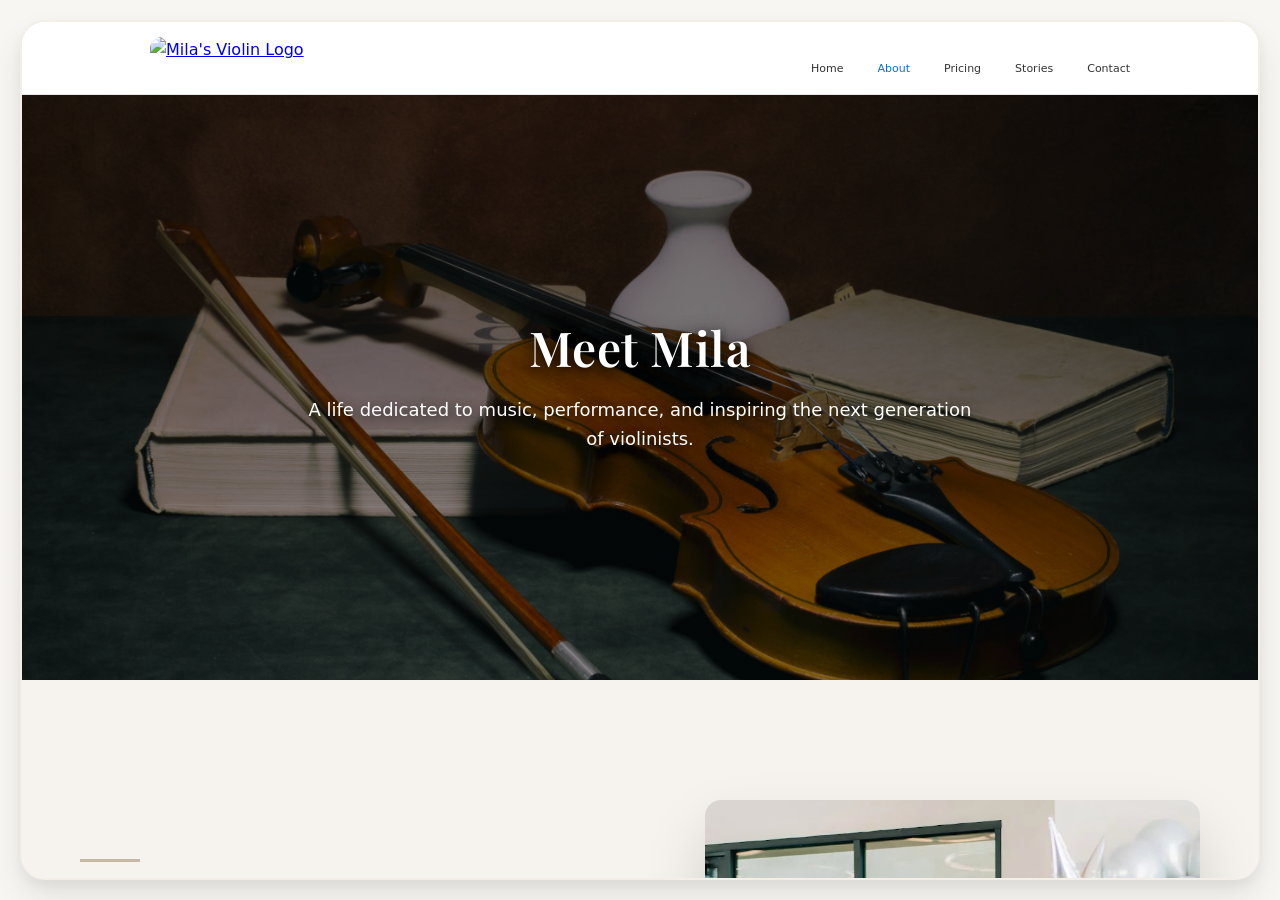
==== about.html @ 108eee9c "Enhance about page layout and styling: add "Meet Mila" section, artist bio, and gallery improvements" ====
<!DOCTYPE html>
<html lang="en">
<head>
  <meta charset="UTF-8">
  <meta name="viewport" content="width=device-width, initial-scale=1.0">
  <title>About | Mila's Violin</title>
  <link rel="icon" type="image/png" href="./img/Mila Violin-1.png">
  <link rel="shortcut icon" href="./img/Mila Violin-1.png">
  <link href="https://fonts.googleapis.com/css2?family=Playfair+Display:wght@500;600;700&family=Inter:wght@300;400;500;600&family=Cormorant+Garamond:wght@400;500&display=swap" rel="stylesheet">
  <link rel="stylesheet" href="CSS/styles.css">
  <link rel="stylesheet" href="CSS/styles-responsive.css">
</head>
<body>
  <div class="site-frame">
    <header id="header" class="site-header header"></header>

    <div class="scroll-area">
    <main>
      <section class="page-hero" style="background-image:url('./img/MilaViolin20.webp')" aria-labelledby="about-page-hero-title">
        <div class="page-hero-content">
          <h1 id="about-page-hero-title">Meet Mila</h1>
          <p>
            A life dedicated to music, performance, and inspiring the next generation of violinists.
          </p>
        </div>
      </section>

      <section class="meet-mila-section">
        <div class="meet-mila-container">
          <div class="meet-mila-text">
            <div class="section-accent-line"></div>

            <h2>Meet Mila</h2>

            <p>
              Mila is a passionate and talented violinist whose music captivates hearts and elevates every occasion. With years of dedication to her craft, Mila has mastered the art of creating unforgettable moments through her performances. Her repertoire spans classical masterpieces, contemporary hits, and personalized arrangements, making her the perfect choice for weddings, anniversaries, corporate events, and more. Mila's violin is more than an instrument—it's her voice, expressing emotion, elegance, and artistry with every note.
            </p>
          </div>

          <div class="meet-mila-photo">
            <img src="./img/MilaViolin2.png" alt="Mila violin portrait" loading="lazy">
          </div>
        </div>
      </section>

      <section class="about-bio artist-bio-section" aria-labelledby="about-bio-title">
        <div class="artist-bio-container">
          <div class="artist-bio-photo">
            <img src="./img/MilaViolin1.png" alt="Mila performance" class="about-main-photo" loading="lazy">
          </div>

          <div class="artist-bio-text">
              <h2 id="about-bio-title">Lyudmila Antonuk: A Virtuoso Violinist and Passionate Educator</h2>

              <p>
                With over 25 years of expertise spanning classical, contemporary, popular, and folk music, Lyudmila Antonuk is a masterful violinist whose artistry captivates audiences worldwide. A distinguished graduate of the Kyiv National Tchaikovsky Academy of Music, Lyudmila holds an advanced degree and has collaborated with renowned orchestras, ensembles, and artists, showcasing her versatility and musical brilliance.
              </p>

              <p>
                As an educator, Lyudmila brings 18 years of experience teaching at a prestigious music school in Kyiv, where her personalized and inspiring approach to instruction has nurtured numerous prize-winning students. Many of her protégés have gained acceptance into top-tier music institutions, a testament to her dedication to cultivating the next generation of talent.
              </p>

              <p>
                Lyudmila's performing career is equally remarkable. From intimate weddings and corporate events to grand private concerts, she delivers unforgettable musical experiences. Her repertoire effortlessly weaves together classical masterpieces with the rich traditions of Jewish, Armenian, and Ukrainian music, making her performances a blend of elegance and cultural depth.
              </p>
          </div>
        </div>
      </section>

      <section class="about-gallery">
        <div class="gallery-image">
          <img src="./img/MilaViolin3.png" alt="Mila violin performance" loading="lazy">
        </div>

        <div class="gallery-quote">
          <p>
            "Music expresses that which cannot be put into words and cannot remain silent."
          </p>
          <span>- Victor Hugo</span>
        </div>

        <div class="gallery-image">
          <img src="./img/MilaViolin6.png" alt="Violin student performance" loading="lazy">
        </div>
      </section>
    </main>

    <footer id="footer" class="site-footer"></footer>
    </div>
  </div>

  <script src="https://unpkg.com/lucide@latest"></script>
  <script src="js/script.js"></script>
  <button id="backToTop" aria-label="Back to top">↑</button>
</body>
</html>
---- CSS/styles.css ----
/* Global Styles */
* {
    box-sizing: border-box;
    margin: 0;
    padding: 0;
}

html,
body {
    height: 100%;
}

html {
    scroll-behavior: smooth;
}

body {
    margin: 0;
    height: 100vh;
    display: flex;
    justify-content: center;
    align-items: center;
    font-family: system-ui, -apple-system, BlinkMacSystemFont, sans-serif;
    line-height: 1.6;
    background: #f7f6f3;
    color: #1a1a1a;
    overflow: hidden;
}

:root {
    --frame-gap: clamp(12px, 1.6vw, 20px);
}

h1,
h2,
h3 {
    font-family: 'Playfair Display', serif;
    letter-spacing: 0.5px;
    color: #1a1a1a;
}

section {
    padding: 120px 0;
}

h2 {
    font-size: 1.6rem;
    line-height: 1.2;
    margin-bottom: 0.9rem;
}

p {
    margin-bottom: 0.8rem;
}

blockquote {
    font-family: 'Cormorant Garamond', serif;
    font-style: italic;
    font-size: 20px;
}

img {
    max-width: 100%;
    height: auto;
    border-radius: 12px;
}

/* Layout */
.site-frame,
.site-wrapper {
    width: calc(100vw - (var(--frame-gap) * 2));
    height: calc(100vh - (var(--frame-gap) * 2));
    max-width: 1440px;
    margin: var(--frame-gap) auto;
    border-radius: 25px;
    border: 2px solid #f3efe7;
    box-shadow:
        0 18px 35px rgba(0, 0, 0, 0.08),
        0 6px 12px rgba(0, 0, 0, 0.05);
    overflow: hidden;
    background: #ffffff;
    display: flex;
    flex-direction: column;
    transition: all 0.4s ease;
}

.scroll-area {
    flex: 1;
    min-height: 0;
    overflow-y: auto;
    overflow-x: hidden;
    scroll-behavior: smooth;
    scrollbar-width: none;
    -ms-overflow-style: none;
}

.scroll-area::-webkit-scrollbar {
    display: none;
}

.container {
    width: 100%;
    max-width: 1100px;
    margin: 0 auto;
    padding: 0 60px;
}

main {
    min-height: 60vh;
}

.content-section {
    padding: 120px 0;
}

.content-section:nth-of-type(even) {
    background-color: #ffffff;
}

.section {
    padding: 120px 0;
}

/* Components */
.about-highlight,
.about-grid,
.featured {
    display: grid;
    grid-template-columns: 1fr 1fr;
    gap: 80px;
    align-items: center;
}

.featured {
    position: relative;
}

.about-highlight {
    margin-top: 80px;
}

.about-intro {
    max-width: 800px;
    margin: auto;
    text-align: left;
}

.about-section,
.about-bio {
    padding: 120px 80px;
    max-width: 1200px;
    margin: auto;
    background: #faf8f5;
    border-radius: 20px;
}

.about-grid,
.bio-grid {
    display: grid;
    grid-template-columns: 1fr 1.1fr;
    gap: 80px;
    align-items: center;
}

.about-grid img,
.bio-image img {
    width: 100%;
    border-radius: 18px;
    box-shadow:
        0 20px 50px rgba(0, 0, 0, 0.12),
        0 6px 16px rgba(0, 0, 0, 0.08);
}

.about-grid h2,
.bio-text h2 {
    font-size: 36px;
    margin-bottom: 20px;
    letter-spacing: 0.4px;
}

.about-grid h2::before,
.bio-text h2::before {
    content: "";
    display: block;
    width: 50px;
    height: 3px;
    background: #d8cbb7;
    margin-bottom: 18px;
}

.about-grid p,
.bio-text p {
    font-size: 17px;
    line-height: 1.75;
    margin-bottom: 18px;
    max-width: 560px;
    color: #333;
}

.meet-mila-section {
    padding: 120px 0;
    background: #f6f3ee;
}

.meet-mila-container {
    max-width: 1200px;
    margin: auto;
    display: grid;
    grid-template-columns: 1.1fr 1fr;
    gap: 80px;
    align-items: center;
    padding: 0 40px;
}

.meet-mila-text h2 {
    font-size: 48px;
    margin-bottom: 25px;
}

.meet-mila-text p {
    font-size: 18px;
    line-height: 1.8;
    color: #444;
    max-width: 520px;
}

.section-accent-line {
    width: 60px;
    height: 3px;
    background: #c7b8a3;
    margin-bottom: 25px;
}

.meet-mila-photo img {
    width: 100%;
    border-radius: 16px;
    box-shadow: 0 30px 60px rgba(0, 0, 0, 0.15);
}

.about-artist-layout {
    display: grid;
    grid-template-columns: 1.2fr 1fr;
    gap: 60px;
    align-items: center;
    margin-top: 60px;
}

.about-artist-photo img,
.about-main-photo {
    width: 100%;
    border-radius: 16px;
    box-shadow: 0 30px 60px rgba(0, 0, 0, 0.15);
}

.about-gallery {
    display: grid;
    grid-template-columns: 1fr auto 1fr;
    align-items: center;
    gap: 50px;
    max-width: 1200px;
    margin: 40px auto 40px auto;
    padding: 0 40px;
}

.gallery-image {
    display: flex;
    justify-content: center;
}

.gallery-image img {
    width: 100%;
    max-width: 420px;
    height: 520px;
    object-fit: cover;
    border-radius: 16px;
    box-shadow: 0 30px 60px rgba(0, 0, 0, 0.15);
}

.gallery-quote {
    max-width: 260px;
    text-align: center;
    font-style: italic;
    color: #555;
}

.gallery-quote p {
    font-size: 20px;
    line-height: 1.6;
    margin-bottom: 10px;
}

.gallery-quote span {
    font-size: 14px;
    letter-spacing: 1px;
    color: #999;
}

.gallery-image img:hover {
    transform: scale(1.03);
}

.artist-bio-section {
    margin-top: 60px;
    padding-top: 60px;
    padding-bottom: 20px;
    border-top: 1px solid rgba(0, 0, 0, 0.06);
}

.artist-bio-container {
    display: grid;
    grid-template-columns: 1fr 1.2fr;
    gap: 80px;
    align-items: center;
    max-width: 1200px;
    margin: auto;
    padding: 0 40px;
}

.artist-bio-photo img {
    width: 100%;
    border-radius: 18px;
    box-shadow: 0 30px 60px rgba(0, 0, 0, 0.15);
}

.artist-bio-text h2 {
    margin-bottom: 20px;
}

.artist-bio-text p {
    line-height: 1.8;
    font-size: 18px;
    color: #444;
}

@media (max-width: 768px) {
    .about-section,
    .about-bio {
        padding: 72px 24px;
        margin: 72px 20px;
    }

    .bio-grid {
        grid-template-columns: 1fr;
        gap: 36px;
    }

    .bio-text h2 {
        font-size: 34px;
    }
}

.about-image img {
    width: 100%;
    max-height: 520px;
    border-radius: 18px;
    object-fit: cover;
}

.featured-image img {
    width: 100%;
    border-radius: 20px;
}

.featured-text p {
    font-size: 1.05rem;
}

.floating-notes {
    position: absolute;
    right: 10%;
    top: 40%;
    pointer-events: none;
    opacity: 0.15;
    font-size: 30px;
}

.floating-notes span {
    display: block;
    animation: floatNote 8s infinite ease-in-out;
}

.floating-notes span:nth-child(2) {
    animation-delay: 2s;
}

.floating-notes span:nth-child(3) {
    animation-delay: 4s;
}

@keyframes floatNote {
    0% { transform: translateY(0px); }
    50% { transform: translateY(-20px); }
    100% { transform: translateY(0px); }
}

.music-quote {
    text-align: center;
    margin: 100px auto;
    max-width: 700px;
}

.music-quote blockquote {
    font-size: 26px;
    font-family: 'Playfair Display', serif;
}

.quote-author {
    margin-top: 10px;
    opacity: 0.7;
}

.btn,
.btn-primary,
.btn-secondary {
    display: inline-block;
    text-decoration: none;
    border-radius: 0.65rem;
    font-weight: 600;
    transition: all 0.2s ease;
}

.btn {
    padding: 0.75rem 1.2rem;
    background-color: #4f46e5;
    color: #ffffff;
}

.btn:hover {
    background-color: #4338ca;
}

.btn-primary,
.btn-secondary {
    padding: 0.78rem 1.25rem;
}

.btn-primary {
    background: #111827;
    color: #ffffff;
}

.btn-primary:hover {
    background: #000000;
}

.btn-secondary {
    background: transparent;
    color: #ffffff;
    border: 1px solid #ffffff;
}

.btn-secondary:hover {
    background: rgba(255, 255, 255, 0.12);
}

.hero-buttons {
    display: flex;
    justify-content: center;
    gap: 0.75rem;
    flex-wrap: wrap;
}

.info-grid,
.pricing-grid,
.stories-grid {
    display: grid;
    gap: 1rem;
    grid-template-columns: repeat(auto-fit, minmax(250px, 1fr));
}

.stories-grid {
    grid-template-columns: repeat(auto-fit, minmax(280px, 1fr));
}

.info-card,
.pricing-card,
.story-card,
.contact-card,
.review-card {
    padding: 1.2rem;
    border: 1px solid #e5e7eb;
    border-radius: 0.85rem;
    background-color: #ffffff;
    box-shadow: 0 2px 10px rgba(15, 23, 42, 0.04);
}

.info-card h3,
.pricing-card h3,
.story-card h3 {
    font-size: 1.1rem;
    line-height: 1.3;
    margin-bottom: 0.65rem;
}

.notes-list {
    padding-left: 1.25rem;
}

.notes-list li {
    margin-bottom: 0.6rem;
}

.story-quote {
    color: #374151;
}

.story-meta {
    margin-top: 0.7rem;
    margin-bottom: 0;
    font-weight: 600;
    color: #1f2937;
}

.review-grid {
    display: grid;
    grid-template-columns: 1fr;
    gap: 1rem;
}

.review-stars {
    font-size: 1rem;
    margin-bottom: 0.65rem;
    letter-spacing: 0.08em;
}

.review-meta {
    margin-top: 0.45rem;
    margin-bottom: 0;
    color: #4b5563;
    font-weight: 500;
}

.page-banner-image {
    width: 100%;
    display: block;
    margin-bottom: 1.25rem;
}

.story-image-wrap,
.contact-welcome-image-wrap {
    display: flex;
    justify-content: center;
}

.contact-welcome-image-wrap {
    margin-bottom: 1.25rem;
}

.story-image {
    width: 100%;
    max-width: 980px;
    display: block;
}

.contact-welcome-image {
    width: 100%;
    max-width: 800px;
    display: block;
}

.gallery-grid {
    display: grid;
    grid-template-columns: repeat(3, 1fr);
    gap: 20px;
}

.gallery-grid img {
    width: 100%;
    height: 300px;
    object-fit: cover;
    transition: transform 0.35s ease;
}

.gallery-grid img:hover {
    transform: scale(1.06);
}

.contact-form-section {
    margin-top: 1rem;
}

.contact-form {
    margin-top: 1rem;
    padding: 1.2rem;
    border: 1px solid #e5e7eb;
    border-radius: 0.9rem;
    background-color: #ffffff;
    box-shadow: 0 2px 10px rgba(15, 23, 42, 0.04);
    display: grid;
    gap: 1rem;
}

.form-group {
    display: flex;
    flex-direction: column;
    gap: 0.45rem;
}

.form-group label {
    font-weight: 600;
    color: #1f2937;
}

.contact-form input,
.contact-form textarea,
.contact-form select {
    width: 100%;
    padding: 0.75rem 0.85rem;
    border-radius: 0.6rem;
    border: 1px solid #d1d5db;
    background-color: #ffffff;
    font: inherit;
    color: #111;
    outline: none;
    transition: border-color 0.2s ease, box-shadow 0.2s ease;
}

.contact-form input:focus,
.contact-form textarea:focus,
.contact-form select:focus {
    border-color: #4f46e5;
    box-shadow: 0 0 0 3px rgba(79, 70, 229, 0.15);
}

.contact-form textarea {
    resize: vertical;
    min-height: 130px;
}

.contact-form button {
    width: 100%;
    border: none;
    border-radius: 0.65rem;
    padding: 0.85rem 1rem;
    font: inherit;
    font-weight: 700;
    color: #ffffff;
    background-color: #4f46e5;
    cursor: pointer;
    transition: background-color 0.2s ease;
}

.contact-form button:hover {
    background-color: #4338ca;
}

/* Hero */
.hero {
    position: relative;
    min-height: 80vh;
    padding: 0;
    background-size: cover;
    background-position: center;
    background-repeat: no-repeat;
    color: #ffffff;
}

.hero-overlay {
    min-height: 80vh;
    width: 100%;
    display: flex;
    align-items: center;
    justify-content: center;
    background: linear-gradient(rgba(0, 0, 0, 0.45), rgba(0, 0, 0, 0.35));
}

.hero-content {
    text-align: center;
    max-width: 700px;
    color: #ffffff;
}

.hero h1 {
    font-size: 56px;
    font-family: 'Playfair Display', serif;
    line-height: 1.2;
    margin-bottom: 0.75rem;
    color: #ffffff;
}

.hero p {
    font-size: 20px;
    max-width: 650px;
    margin-left: auto;
    margin-right: auto;
}

.hero-subtitle {
    font-size: 20px;
    margin-bottom: 1rem;
    color: #f8fafc;
}

.services-section {
    position: relative;
    background-image: url('../img/MilaViolin14.webp');
    background-size: cover;
    background-position: center;
    padding: 140px 40px;
    border-radius: 25px;
    margin: 120px auto;
    max-width: 1400px;
}

.services-overlay {
    background: rgba(255, 255, 255, 0.85);
    backdrop-filter: blur(10px);
    padding: 100px 60px;
    border-radius: 20px;
}

.section-title {
    text-align: center;
}

.services-grid {
    display: grid;
    grid-template-columns: repeat(3, 1fr);
    gap: 40px;
    margin-top: 60px;
    margin-bottom: 60px;
}

.service-card {
    background: #ffffff;
    padding: 40px;
    border-radius: 16px;
    box-shadow: 0 10px 30px rgba(0, 0, 0, 0.08);
    transition: all 0.3s ease;
}

.service-card:hover {
    transform: translateY(-6px);
    box-shadow: 0 20px 40px rgba(0, 0, 0, 0.12);
}

.testimonial {
    text-align: center;
    margin-top: 40px;
}

.quote {
    font-family: 'Cormorant Garamond', serif;
    font-size: 26px;
    font-style: italic;
    margin-top: 10px;
}

.cta {
    text-align: center;
    margin-top: 60px;
    background: transparent;
    padding: 0;
}

.cta .btn-primary {
    display: inline-block;
    padding: 14px 28px;
    border-radius: 30px;
    background: #1f2937;
    color: #ffffff;
    text-decoration: none;
    font-weight: 500;
    transition: all 0.3s ease;
}

.cta .btn-primary:hover {
    transform: translateY(-2px);
    box-shadow: 0 10px 20px rgba(0, 0, 0, 0.15);
}

.parallax-section {
    position: relative;
    height: 420px;
    background-image: url('../img/MilaViolin13.webp');
    background-size: cover;
    background-position: center;
    background-attachment: fixed;
    display: flex;
    align-items: center;
    justify-content: center;
    border-radius: 25px;
    margin: 120px auto;
    max-width: 1400px;
    overflow: hidden;
}

.parallax-section::before {
    content: '';
    position: absolute;
    top: 0;
    left: 0;
    right: 0;
    bottom: 0;
    background: linear-gradient(
        to bottom,
        rgba(0, 0, 0, 0.3),
        rgba(0, 0, 0, 0.55)
    );
    z-index: 0;
}

.parallax-overlay {
    position: relative;
    z-index: 2;
    background: rgba(0, 0, 0, 0.4);
    padding: 80px 60px;
    text-align: center;
    color: #ffffff;
    border-radius: 20px;
    backdrop-filter: blur(6px);
    max-width: 700px;
}

.parallax-overlay h2 {
    font-size: 44px;
    margin-bottom: 15px;
    font-weight: 600;
    letter-spacing: 0.5px;
    color: #ffffff;
}

.parallax-overlay p {
    font-size: 18px;
    line-height: 1.6;
    opacity: 0.95;
    max-width: 600px;
    margin: auto;
    color: #f8fafc;
}

.page-hero {
    height: 65vh;
    min-height: 520px;
    max-height: 720px;
    background-size: cover;
    background-position: center;
    display: flex;
    align-items: center;
    justify-content: center;
    text-align: center;
    color: #ffffff;
    border-radius: 0;
    position: relative;
}

.page-hero::before {
    content: "";
    position: absolute;
    inset: 0;
    background: linear-gradient(
        rgba(0, 0, 0, 0.55),
        rgba(0, 0, 0, 0.45)
    );
    z-index: 1;
}

.page-hero-content {
    position: relative;
    z-index: 2;
    text-align: center;
    color: white;
    max-width: 720px;
    padding: 20px;
}

.page-hero h1 {
    font-size: 48px;
    font-weight: 600;
    color: white;
    margin-bottom: 10px;
    text-shadow:
        0 4px 20px rgba(0, 0, 0, 0.8),
        0 2px 8px rgba(0, 0, 0, 0.6);
}

.page-hero p {
    font-size: 18px;
    color: white;
    text-shadow: 0 3px 12px rgba(0, 0, 0, 0.7);
}

.hero-description {
    max-width: 700px;
    margin: 0 auto 1.5rem;
    color: #e5e7eb;
}

.hero-home {
    background-image: url("../img/MilaViolin15.webp");
}

.hero-pricing {
    background-image: url("../img/MilaViolin11.webp");
}

.hero-stories {
    background-image: url("../img/MilaViolin14.webp");
}

.hero-contact {
    background-image: url("../img/MilaViolin10.webp");
}

/* Navigation */
.site-header,
.header {
    border-bottom: 1px solid #e5e7eb;
    background: #ffffff;
    position: sticky;
    top: 0;
    z-index: 100;
}

.header-content {
    min-height: 72px;
    display: flex;
    align-items: center;
    justify-content: space-between;
    gap: 1rem;
}

.logo img {
    height: 42px;
    width: auto;
    display: block;
}

.main-nav {
    display: flex;
    gap: 34px;
    align-items: center;
    justify-content: flex-end;
    margin-left: auto;
}

.nav-item {
    display: flex;
    flex-direction: column;
    align-items: center;
    text-decoration: none;
    color: #333333;
    font-size: 12px;
    transition: color 0.2s ease;
}

.nav-item:hover {
    color: #0059b3;
}

.nav-item.active {
    color: #0071e3;
}

.nav-icon {
    width: 18px;
    height: 18px;
    margin-bottom: 3px;
}

.nav-icon i,
.nav-icon svg {
    width: 100%;
    height: 100%;
    display: block;
}

.nav-label {
    font-size: 11px;
}

/* Footer */
.site-footer {
    border-top: 1px solid #e5e7eb;
    padding: 40px 20px;
    text-align: center;
    font-size: 14px;
    color: #555;
}

.site-footer p {
    margin-bottom: 0.45rem;
}

.footer-credit {
    margin-top: 6px;
    font-size: 13px;
}

.footer-credit a {
    color: #1f2937;
    text-decoration: none;
    font-weight: 500;
}

.footer-credit a:hover {
    text-decoration: underline;
}

.social-links {
    margin-top: 10px;
}

.site-footer a {
    color: #1f2937;
    text-decoration: none;
}

.site-footer a:hover {
    text-decoration: underline;
}

#backToTop {
    position: fixed;
    bottom: 30px;
    right: 30px;
    width: 50px;
    height: 50px;
    border-radius: 50%;
    border: none;
    background: #1f2937;
    color: #ffffff;
    font-size: 22px;
    cursor: pointer;
    display: flex;
    align-items: center;
    justify-content: center;
    opacity: 0;
    visibility: hidden;
    transition: all 0.3s ease;
    box-shadow: 0 10px 20px rgba(0, 0, 0, 0.15);
    z-index: 120;
}

#backToTop:hover {
    transform: translateY(-3px);
}

#backToTop.show {
    opacity: 1;
    visibility: visible;
}
---- CSS/styles-responsive.css ----
@media (max-width: 768px) {
    .site-frame,
    .site-wrapper {
        border-radius: 18px;
    }

    section {
        padding: 72px 0;
    }

    .container {
        padding: 0 20px;
    }

    .header-content {
        min-height: auto;
        flex-direction: column;
        align-items: center;
        justify-content: center;
        padding: 1rem 0;
    }

    .main-nav {
        width: 100%;
        justify-content: center;
        flex-wrap: wrap;
        gap: 20px;
    }

    .hero,
    .hero-overlay {
        min-height: 80vh;
    }

    .hero-overlay {
        padding: 2rem 0;
    }

    .hero h1 {
        font-size: 2rem;
    }

    .hero p {
        font-size: 1rem;
    }

    .hero-subtitle {
        font-size: 1.05rem;
    }

    .hero-description {
        font-size: 0.98rem;
    }

    .hero-buttons {
        flex-direction: column;
        align-items: center;
    }

    .btn-primary,
    .btn-secondary {
        width: 100%;
        max-width: 280px;
    }

    .about-highlight,
    .about-grid,
    .featured,
    .services-grid,
    .gallery-grid,
    .review-grid,
    .info-grid,
    .pricing-grid,
    .stories-grid {
        grid-template-columns: 1fr;
    }

    .about-intro {
        max-width: 100%;
    }

    .meet-mila-container {
        grid-template-columns: 1fr;
        gap: 40px;
    }

    .meet-mila-text h2 {
        font-size: 36px;
    }

    .artist-bio-container {
        grid-template-columns: 1fr;
    }

    .artist-bio-photo {
        order: 1;
    }

    .artist-bio-text {
        order: 2;
    }

    .about-artist-layout {
        grid-template-columns: 1fr;
    }

    .about-gallery {
        grid-template-columns: 1fr;
        gap: 40px;
        text-align: center;
    }

    .gallery-image img {
        max-width: 100%;
        height: auto;
    }

    .testimonials blockquote {
        font-size: 22px;
    }

    .services-section {
        padding: 72px 20px;
        margin: 72px 20px;
        border-radius: 20px;
    }

    .services-overlay {
        padding: 48px 24px;
    }

    .quote {
        font-size: 22px;
    }

    .parallax-section {
        height: 340px;
        margin: 72px 20px;
        background-attachment: scroll;
    }

    .parallax-overlay {
        padding: 36px 24px;
    }

    .parallax-overlay h2 {
        font-size: 2rem;
    }

    .parallax-overlay p {
        font-size: 1rem;
    }

    .cta {
        text-align: center;
    }
}

@media (min-width: 769px) {
    .review-grid {
        grid-template-columns: repeat(2, minmax(0, 1fr));
    }
}

@media (min-width: 1024px) {
    .gallery-grid {
        grid-template-columns: repeat(3, 1fr);
    }

    .review-grid {
        grid-template-columns: repeat(3, minmax(0, 1fr));
    }

}
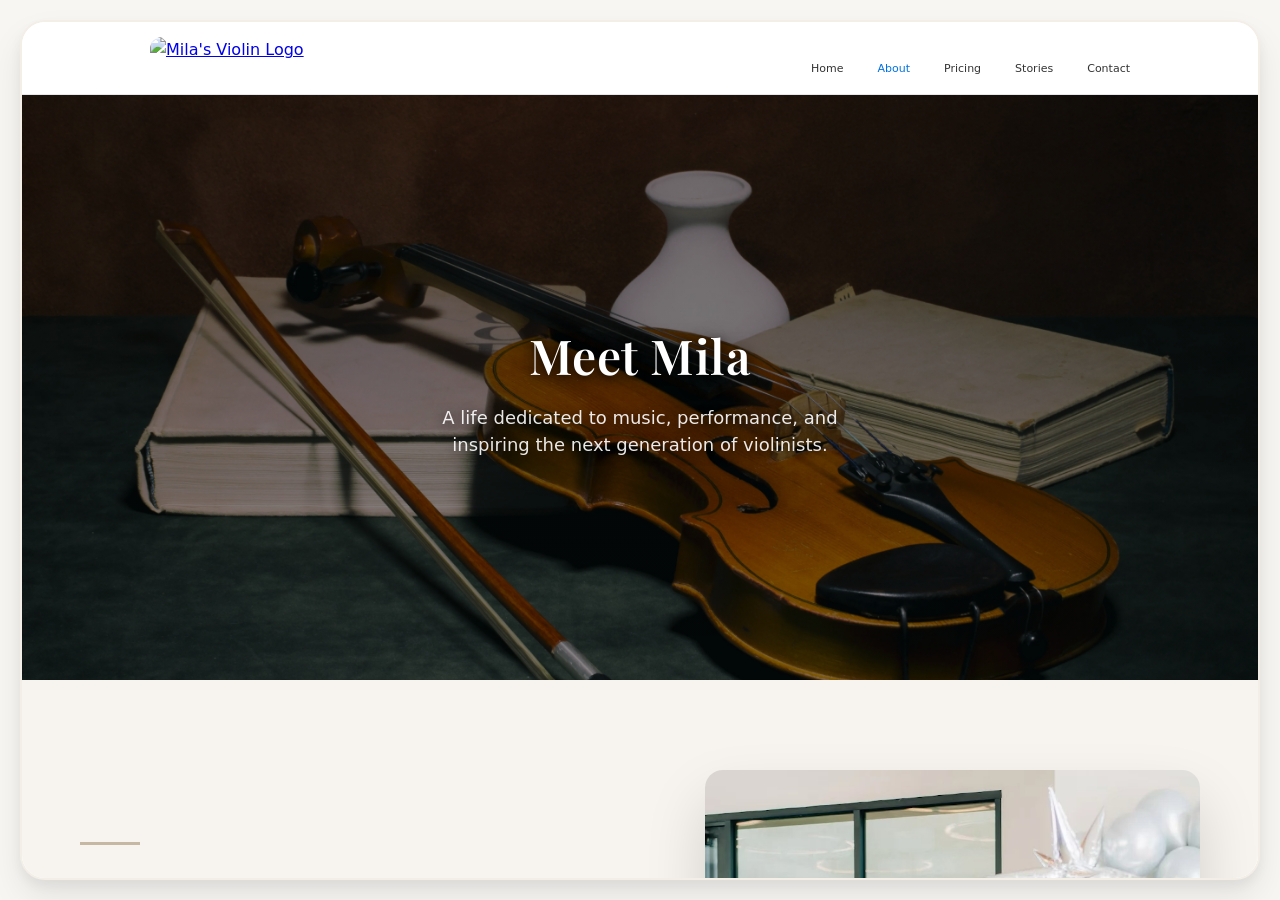
==== commit 5d57d7f6: "Enhance about page: update layout and styles for "Meet Mila" section, improve responsiveness, and re" ====
--- a/about.html
+++ b/about.html
@@ -16,8 +16,8 @@
 
     <div class="scroll-area">
     <main>
-      <section class="page-hero" style="background-image:url('./img/MilaViolin20.webp')" aria-labelledby="about-page-hero-title">
-        <div class="page-hero-content">
+      <section class="page-hero about-hero" style="background-image:url('./img/MilaViolin20.webp')" aria-labelledby="about-page-hero-title">
+        <div class="page-hero-content about-hero-content">
           <h1 id="about-page-hero-title">Meet Mila</h1>
           <p>
             A life dedicated to music, performance, and inspiring the next generation of violinists.
--- a/CSS/styles.css
+++ b/CSS/styles.css
@@ -62,6 +62,7 @@
 img {
     max-width: 100%;
     height: auto;
+    display: block;
     border-radius: 12px;
 }
 
@@ -198,8 +199,8 @@
 }
 
 .meet-mila-section {
-    padding: 120px 0;
-    background: #f6f3ee;
+    padding: 90px 0;
+    background: #f7f4ef;
 }
 
 .meet-mila-container {
@@ -214,14 +215,13 @@
 
 .meet-mila-text h2 {
     font-size: 48px;
-    margin-bottom: 25px;
+    margin-bottom: 24px;
 }
 
 .meet-mila-text p {
     font-size: 18px;
     line-height: 1.8;
     color: #444;
-    max-width: 520px;
 }
 
 .section-accent-line {
@@ -233,7 +233,7 @@
 
 .meet-mila-photo img {
     width: 100%;
-    border-radius: 16px;
+    border-radius: 18px;
     box-shadow: 0 30px 60px rgba(0, 0, 0, 0.15);
 }
 
@@ -258,7 +258,7 @@
     align-items: center;
     gap: 50px;
     max-width: 1200px;
-    margin: 40px auto 40px auto;
+    margin: 50px auto 40px auto;
     padding: 0 40px;
 }
 
@@ -270,10 +270,10 @@
 .gallery-image img {
     width: 100%;
     max-width: 420px;
-    height: 520px;
+    height: 500px;
     object-fit: cover;
-    border-radius: 16px;
-    box-shadow: 0 30px 60px rgba(0, 0, 0, 0.15);
+    border-radius: 18px;
+    box-shadow: 0 25px 50px rgba(0, 0, 0, 0.15);
 }
 
 .gallery-quote {
@@ -300,10 +300,9 @@
 }
 
 .artist-bio-section {
-    margin-top: 60px;
+    margin-top: 80px;
     padding-top: 60px;
-    padding-bottom: 20px;
-    border-top: 1px solid rgba(0, 0, 0, 0.06);
+    border-top: 1px solid rgba(0, 0, 0, 0.08);
 }
 
 .artist-bio-container {
@@ -323,13 +322,54 @@
 }
 
 .artist-bio-text h2 {
+    font-size: 36px;
     margin-bottom: 20px;
 }
 
 .artist-bio-text p {
     line-height: 1.8;
-    font-size: 18px;
+    font-size: 17px;
     color: #444;
+}
+
+.about-hero {
+    position: relative;
+    min-height: 420px;
+    display: flex;
+    align-items: center;
+    justify-content: center;
+    text-align: center;
+    color: white;
+    background-size: cover;
+    background-position: center;
+    text-wrap: balance;
+}
+
+.about-hero::before {
+    content: "";
+    position: absolute;
+    inset: 0;
+    background: rgba(0, 0, 0, 0.45);
+}
+
+.about-hero-content {
+    position: relative;
+    z-index: 2;
+    max-width: 700px;
+}
+
+.about-hero h1 {
+    font-size: 56px;
+    margin-bottom: 10px;
+    text-wrap: balance;
+}
+
+.about-hero p {
+    font-size: 20px;
+    max-width: 640px;
+    margin: 0 auto;
+    line-height: 1.5;
+    opacity: 0.9;
 }
 
 @media (max-width: 768px) {
--- a/CSS/styles-responsive.css
+++ b/CSS/styles-responsive.css
@@ -79,17 +79,15 @@
         max-width: 100%;
     }
 
-    .meet-mila-container {
+    .meet-mila-container,
+    .artist-bio-container,
+    .about-gallery {
         grid-template-columns: 1fr;
         gap: 40px;
     }
 
     .meet-mila-text h2 {
         font-size: 36px;
-    }
-
-    .artist-bio-container {
-        grid-template-columns: 1fr;
     }
 
     .artist-bio-photo {
@@ -105,8 +103,6 @@
     }
 
     .about-gallery {
-        grid-template-columns: 1fr;
-        gap: 40px;
         text-align: center;
     }
 
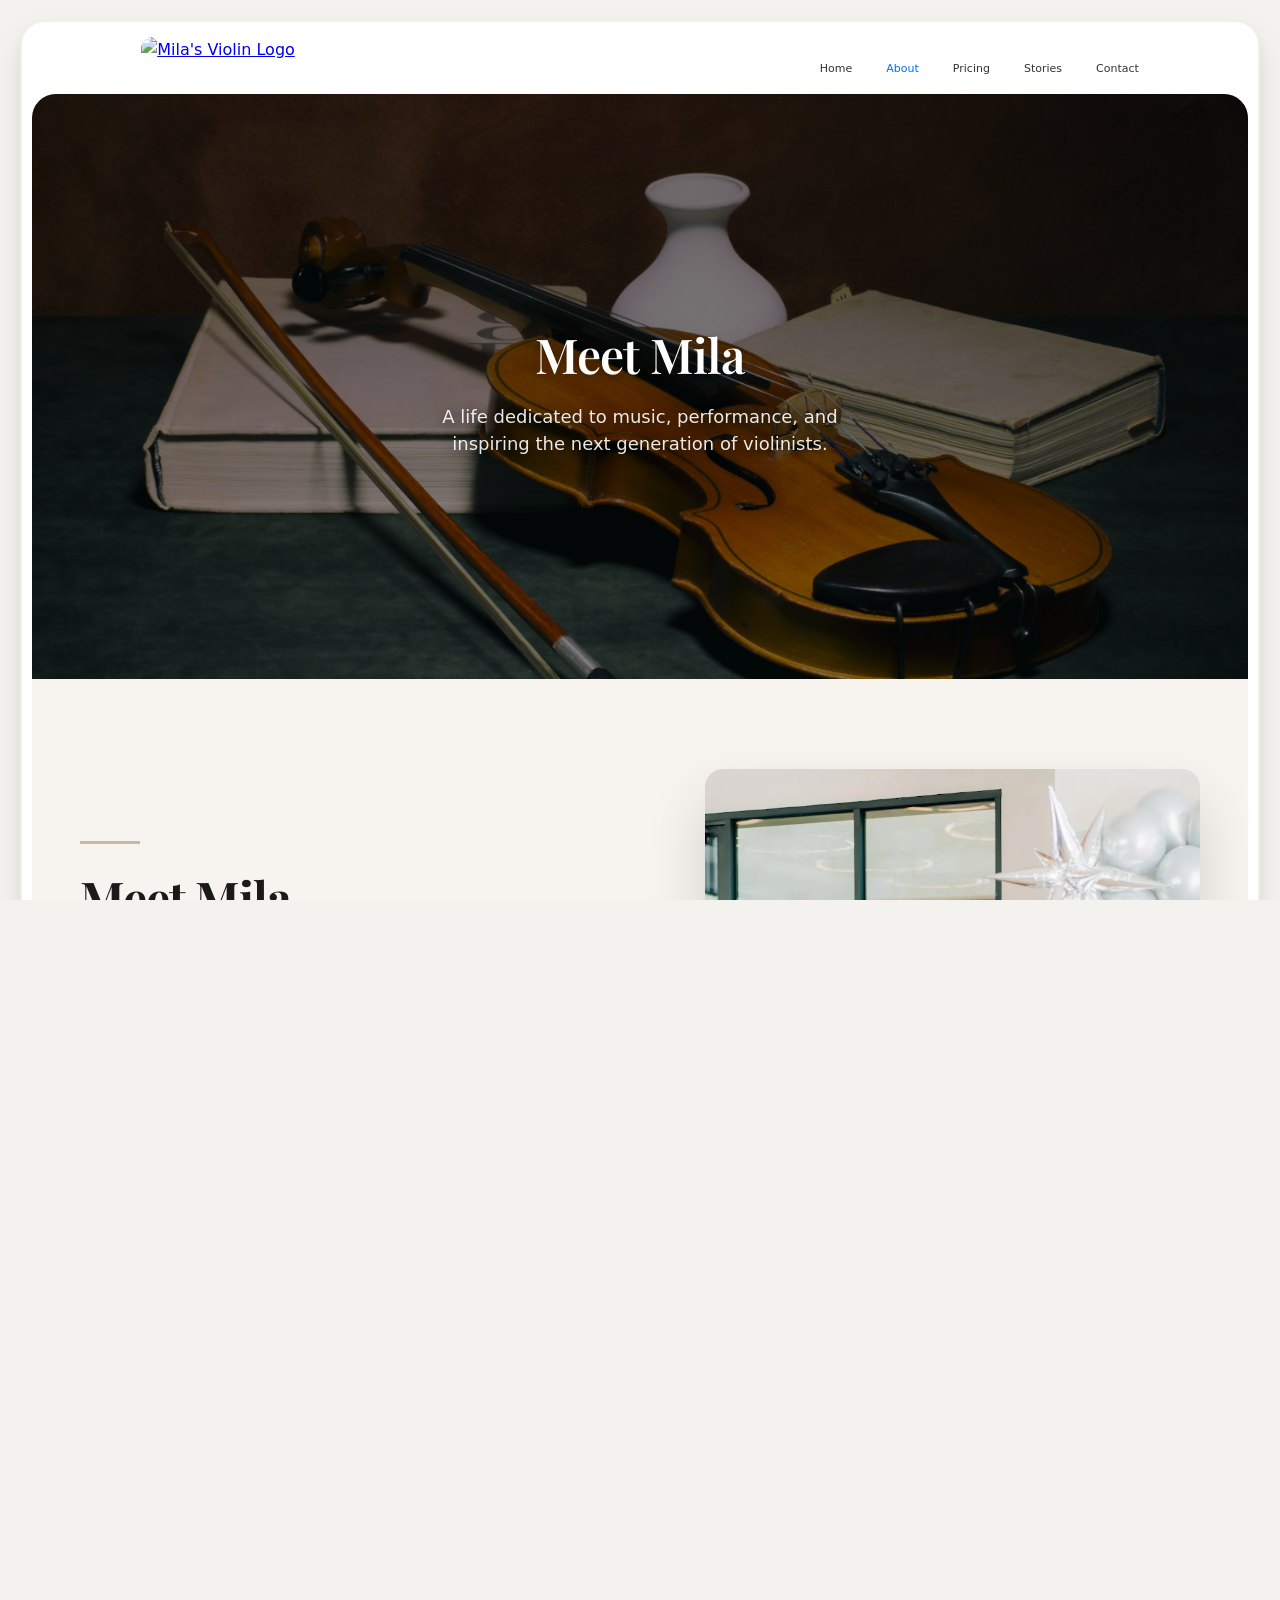
==== commit c56805dc: "mobile pass" ====
--- a/about.html
+++ b/about.html
@@ -1,91 +1,115 @@
 <!DOCTYPE html>
 <html lang="en">
+
 <head>
   <meta charset="UTF-8">
   <meta name="viewport" content="width=device-width, initial-scale=1.0">
   <title>About | Mila's Violin</title>
   <link rel="icon" type="image/png" href="./img/Mila Violin-1.png">
   <link rel="shortcut icon" href="./img/Mila Violin-1.png">
-  <link href="https://fonts.googleapis.com/css2?family=Playfair+Display:wght@500;600;700&family=Inter:wght@300;400;500;600&family=Cormorant+Garamond:wght@400;500&display=swap" rel="stylesheet">
+  <link
+    href="https://fonts.googleapis.com/css2?family=Playfair+Display:wght@500;600;700&family=Inter:wght@300;400;500;600&family=Cormorant+Garamond:wght@400;500&display=swap"
+    rel="stylesheet">
   <link rel="stylesheet" href="CSS/styles.css">
   <link rel="stylesheet" href="CSS/styles-responsive.css">
 </head>
+
 <body>
   <div class="site-frame">
     <header id="header" class="site-header header"></header>
 
     <div class="scroll-area">
-    <main>
-      <section class="page-hero about-hero" style="background-image:url('./img/MilaViolin20.webp')" aria-labelledby="about-page-hero-title">
-        <div class="page-hero-content about-hero-content">
-          <h1 id="about-page-hero-title">Meet Mila</h1>
-          <p>
-            A life dedicated to music, performance, and inspiring the next generation of violinists.
-          </p>
-        </div>
-      </section>
-
-      <section class="meet-mila-section">
-        <div class="meet-mila-container">
-          <div class="meet-mila-text">
-            <div class="section-accent-line"></div>
-
-            <h2>Meet Mila</h2>
-
+      <main>
+        <section class="page-hero about-hero" style="background-image:url('./img/MilaViolin20.webp')"
+          aria-labelledby="about-page-hero-title">
+          <div class="page-hero-content about-hero-content">
+            <h1 id="about-page-hero-title">Meet Mila</h1>
             <p>
-              Mila is a passionate and talented violinist whose music captivates hearts and elevates every occasion. With years of dedication to her craft, Mila has mastered the art of creating unforgettable moments through her performances. Her repertoire spans classical masterpieces, contemporary hits, and personalized arrangements, making her the perfect choice for weddings, anniversaries, corporate events, and more. Mila's violin is more than an instrument—it's her voice, expressing emotion, elegance, and artistry with every note.
+              A life dedicated to music, performance, and inspiring the next generation of violinists.
             </p>
           </div>
+        </section>
 
-          <div class="meet-mila-photo">
-            <img src="./img/MilaViolin2.png" alt="Mila violin portrait" loading="lazy">
+        <section class="meet-mila-section">
+          <div class="meet-mila-container">
+            <div class="meet-mila-text">
+              <div class="section-accent-line"></div>
+
+              <h2>Meet Mila</h2>
+
+              <p>
+                Mila is a passionate and talented violinist whose music captivates hearts and elevates every occasion.
+                With years of dedication to her craft, Mila has mastered the art of creating unforgettable moments
+                through her performances. Her repertoire spans classical masterpieces, contemporary hits, and
+                personalized arrangements, making her the perfect choice for weddings, anniversaries, corporate events,
+                and more. Mila's violin is more than an instrument—it's her voice, expressing emotion, elegance, and
+                artistry with every note.
+              </p>
+            </div>
+
+            <div class="meet-mila-photo">
+              <img src="./img/MilaViolin2.png" alt="Mila violin portrait" loading="lazy">
+            </div>
           </div>
-        </div>
-      </section>
+        </section>
 
-      <section class="about-bio artist-bio-section" aria-labelledby="about-bio-title">
-        <div class="artist-bio-container">
-          <div class="artist-bio-photo">
-            <img src="./img/MilaViolin1.png" alt="Mila performance" class="about-main-photo" loading="lazy">
-          </div>
+        <section class="about-bio artist-bio-section" aria-labelledby="about-bio-title">
+          <div class="artist-bio-container">
+            <div class="artist-bio-photo">
+              <img src="./img/MilaViolin1.png" alt="Mila performance" class="about-main-photo" loading="lazy">
+            </div>
 
-          <div class="artist-bio-text">
+            <div class="artist-bio-intro">
               <h2 id="about-bio-title">Lyudmila Antonuk: A Virtuoso Violinist and Passionate Educator</h2>
 
               <p>
-                With over 25 years of expertise spanning classical, contemporary, popular, and folk music, Lyudmila Antonuk is a masterful violinist whose artistry captivates audiences worldwide. A distinguished graduate of the Kyiv National Tchaikovsky Academy of Music, Lyudmila holds an advanced degree and has collaborated with renowned orchestras, ensembles, and artists, showcasing her versatility and musical brilliance.
+                With over 25 years of expertise spanning classical, contemporary, popular, and folk music, Lyudmila
+                Antonuk is a masterful violinist whose artistry captivates audiences worldwide. A distinguished graduate
+                of the Kyiv National Tchaikovsky Academy of Music, Lyudmila holds an advanced degree and has
+                collaborated with renowned orchestras, ensembles, and artists, showcasing her versatility and musical
+                brilliance.
+              </p>
+            </div>
+
+            <div class="artist-bio-rest">
+
+              <p>
+                As an educator, Lyudmila brings 18 years of experience teaching at a prestigious music school in Kyiv,
+                where her personalized and inspiring approach to instruction has nurtured numerous prize-winning
+                students. Many of her protégés have gained acceptance into top-tier music institutions, a testament to
+                her dedication to cultivating the next generation of talent.
               </p>
 
               <p>
-                As an educator, Lyudmila brings 18 years of experience teaching at a prestigious music school in Kyiv, where her personalized and inspiring approach to instruction has nurtured numerous prize-winning students. Many of her protégés have gained acceptance into top-tier music institutions, a testament to her dedication to cultivating the next generation of talent.
+                Lyudmila's performing career is equally remarkable. From intimate weddings and corporate events to grand
+                private concerts, she delivers unforgettable musical experiences. Her repertoire effortlessly weaves
+                together classical masterpieces with the rich traditions of Jewish, Armenian, and Ukrainian music,
+                making her performances a blend of elegance and cultural depth.
               </p>
+            </div>
+          </div>
+        </section>
 
-              <p>
-                Lyudmila's performing career is equally remarkable. From intimate weddings and corporate events to grand private concerts, she delivers unforgettable musical experiences. Her repertoire effortlessly weaves together classical masterpieces with the rich traditions of Jewish, Armenian, and Ukrainian music, making her performances a blend of elegance and cultural depth.
-              </p>
+        <section class="about-gallery">
+          <div class="gallery-image">
+            <img src="./img/MilaViolin3.png" alt="Mila violin performance" loading="lazy"
+              style="object-fit: contain; object-position: center;">
           </div>
-        </div>
-      </section>
 
-      <section class="about-gallery">
-        <div class="gallery-image">
-          <img src="./img/MilaViolin3.png" alt="Mila violin performance" loading="lazy">
-        </div>
+          <div class="gallery-quote">
+            <p>
+              "Music expresses that which cannot be put into words and cannot remain silent."
+            </p>
+            <span>- Victor Hugo</span>
+          </div>
 
-        <div class="gallery-quote">
-          <p>
-            "Music expresses that which cannot be put into words and cannot remain silent."
-          </p>
-          <span>- Victor Hugo</span>
-        </div>
+          <div class="gallery-image">
+            <img src="./img/MilaViolin6.png" alt="Violin student performance" loading="lazy">
+          </div>
+        </section>
+      </main>
 
-        <div class="gallery-image">
-          <img src="./img/MilaViolin6.png" alt="Violin student performance" loading="lazy">
-        </div>
-      </section>
-    </main>
-
-    <footer id="footer" class="site-footer"></footer>
+      <footer id="footer" class="site-footer"></footer>
     </div>
   </div>
 
@@ -93,4 +117,5 @@
   <script src="js/script.js"></script>
   <button id="backToTop" aria-label="Back to top">↑</button>
 </body>
-</html>
+
+</html>
--- a/CSS/styles.css
+++ b/CSS/styles.css
@@ -8,6 +8,7 @@
 html,
 body {
     height: 100%;
+    overflow-x: hidden;
 }
 
 html {
@@ -16,15 +17,11 @@
 
 body {
     margin: 0;
-    height: 100vh;
-    display: flex;
-    justify-content: center;
-    align-items: center;
+    overflow-x: hidden;
     font-family: system-ui, -apple-system, BlinkMacSystemFont, sans-serif;
     line-height: 1.6;
-    background: #f7f6f3;
+    background: #f4f2ee;
     color: #1a1a1a;
-    overflow: hidden;
 }
 
 :root {
@@ -35,12 +32,13 @@
 h2,
 h3 {
     font-family: 'Playfair Display', serif;
-    letter-spacing: 0.5px;
+    letter-spacing: -0.02em;
     color: #1a1a1a;
 }
 
 section {
-    padding: 120px 0;
+    padding-top: clamp(50px, 8vw, 90px);
+    padding-bottom: clamp(50px, 8vw, 90px);
 }
 
 h2 {
@@ -51,6 +49,16 @@
 
 p {
     margin-bottom: 0.8rem;
+    line-height: 1.75;
+    color: #444;
+}
+
+p,
+h1,
+h2,
+h3 {
+    max-width: 100%;
+    min-width: 295px;
 }
 
 blockquote {
@@ -66,11 +74,16 @@
     border-radius: 12px;
 }
 
+img {
+    max-width: 100%;
+    height: auto;
+}
+
 /* Layout */
 .site-frame,
 .site-wrapper {
     width: calc(100vw - (var(--frame-gap) * 2));
-    height: calc(100vh - (var(--frame-gap) * 2));
+    min-height: calc(100vh - (var(--frame-gap) * 2));
     max-width: 1440px;
     margin: var(--frame-gap) auto;
     border-radius: 25px;
@@ -78,11 +91,11 @@
     box-shadow:
         0 18px 35px rgba(0, 0, 0, 0.08),
         0 6px 12px rgba(0, 0, 0, 0.05);
+    background: #ffffff;
+    display: flex;
+    flex-direction: column;
     overflow: hidden;
-    background: #ffffff;
-    display: flex;
-    flex-direction: column;
-    transition: all 0.4s ease;
+    transition: box-shadow 0.4s ease;
 }
 
 .scroll-area {
@@ -93,6 +106,9 @@
     scroll-behavior: smooth;
     scrollbar-width: none;
     -ms-overflow-style: none;
+    padding-left: 10px;
+    padding-right: 10px;
+    box-sizing: border-box;
 }
 
 .scroll-area::-webkit-scrollbar {
@@ -101,9 +117,11 @@
 
 .container {
     width: 100%;
-    max-width: 1100px;
+    max-width: 1200px;
     margin: 0 auto;
-    padding: 0 60px;
+    padding-left: 40px;
+    padding-right: 40px;
+    box-sizing: border-box;
 }
 
 main {
@@ -127,7 +145,7 @@
 .about-grid,
 .featured {
     display: grid;
-    grid-template-columns: 1fr 1fr;
+    grid-template-columns: repeat(auto-fit, minmax(295px, 1fr));
     gap: 80px;
     align-items: center;
 }
@@ -158,7 +176,7 @@
 .about-grid,
 .bio-grid {
     display: grid;
-    grid-template-columns: 1fr 1.1fr;
+    grid-template-columns: repeat(auto-fit, minmax(295px, 1fr));
     gap: 80px;
     align-items: center;
 }
@@ -239,7 +257,7 @@
 
 .about-artist-layout {
     display: grid;
-    grid-template-columns: 1.2fr 1fr;
+    grid-template-columns: repeat(auto-fit, minmax(295px, 1fr));
     gap: 60px;
     align-items: center;
     margin-top: 60px;
@@ -270,7 +288,7 @@
 .gallery-image img {
     width: 100%;
     max-width: 420px;
-    height: 500px;
+    height: 360px;
     object-fit: cover;
     border-radius: 18px;
     box-shadow: 0 25px 50px rgba(0, 0, 0, 0.15);
@@ -307,29 +325,102 @@
 
 .artist-bio-container {
     display: grid;
-    grid-template-columns: 1fr 1.2fr;
-    gap: 80px;
-    align-items: center;
+    grid-template-columns: repeat(auto-fit, minmax(295px, 1fr));
+    grid-template-rows: auto auto;
+    gap: 50px;
     max-width: 1200px;
     margin: auto;
     padding: 0 40px;
+    align-items: start;
+}
+
+.artist-bio-photo {
+    grid-row: 1;
+    grid-column: 1;
+}
+
+.artist-bio-intro {
+    grid-column: 2;
+    margin-top: 40px;
+}
+
+.artist-bio-rest {
+    grid-column: 1 / span 2;
+    margin-top: 10px;
 }
 
 .artist-bio-photo img {
     width: 100%;
-    border-radius: 18px;
+    border-radius: 16px;
     box-shadow: 0 30px 60px rgba(0, 0, 0, 0.15);
 }
 
-.artist-bio-text h2 {
+.artist-bio-intro h2 {
     font-size: 36px;
     margin-bottom: 20px;
 }
 
-.artist-bio-text p {
+.artist-bio-intro p,
+.artist-bio-rest p {
     line-height: 1.8;
     font-size: 17px;
     color: #444;
+    max-width: 640px;
+}
+
+.page-card {
+    background: #faf9f6;
+    border-radius: 24px;
+    box-shadow: 0 20px 40px rgba(0, 0, 0, 0.06);
+}
+
+.section-divider {
+    width: 60px;
+    height: 2px;
+    background: #d6d0c6;
+    margin: 70px auto;
+    border-radius: 2px;
+    opacity: 0.8;
+}
+
+.quote-block {
+    max-width: 760px;
+    margin: 80px auto;
+    text-align: center;
+    padding: 30px 30px;
+    border-left: 3px solid #d6d0c6;
+    border-right: 3px solid #d6d0c6;
+}
+
+.quote-text {
+    font-style: italic;
+    font-size: 22px;
+    line-height: 1.7;
+    color: #333;
+    margin-bottom: 10px;
+}
+
+.quote-author {
+    display: block;
+    margin-top: 10px;
+    font-size: 14px;
+    letter-spacing: 2px;
+    color: #888;
+}
+
+.gallery-image img,
+.artist-bio-photo img {
+    border-radius: 16px;
+    transition: transform 0.4s ease, box-shadow 0.4s ease;
+}
+
+.gallery-image img {
+    transition: transform 0.45s ease, box-shadow 0.45s ease;
+}
+
+.gallery-image img:hover {
+    transform: scale(1.02);
+    box-shadow: 0 14px 32px rgba(0, 0, 0, 0.18);
 }
 
 .about-hero {
@@ -343,6 +434,28 @@
     background-size: cover;
     background-position: center;
     text-wrap: balance;
+    padding: 0;
+    margin-top: 0;
+    padding-top: 0;
+    padding-bottom: 0;
+    border-top-left-radius: 24px;
+    border-top-right-radius: 24px;
+    overflow: hidden;
+}
+
+main>.about-hero:first-child {
+    margin-top: 0;
+    padding-top: 0;
+}
+
+main>section.page-hero.about-hero:first-child {
+    margin-top: 0 !important;
+    padding-top: 0 !important;
+    padding-block-start: 0 !important;
+}
+
+.artist-bio-container {
+    margin-top: 0;
 }
 
 .about-hero::before {
@@ -350,6 +463,8 @@
     position: absolute;
     inset: 0;
     background: rgba(0, 0, 0, 0.45);
+    border-top-left-radius: 24px;
+    border-top-right-radius: 24px;
 }
 
 .about-hero-content {
@@ -366,13 +481,14 @@
 
 .about-hero p {
     font-size: 20px;
-    max-width: 640px;
-    margin: 0 auto;
+    max-width: 720px;
+    margin: auto;
     line-height: 1.5;
     opacity: 0.9;
 }
 
 @media (max-width: 768px) {
+
     .about-section,
     .about-bio {
         padding: 72px 24px;
@@ -428,9 +544,17 @@
 }
 
 @keyframes floatNote {
-    0% { transform: translateY(0px); }
-    50% { transform: translateY(-20px); }
-    100% { transform: translateY(0px); }
+    0% {
+        transform: translateY(0px);
+    }
+
+    50% {
+        transform: translateY(-20px);
+    }
+
+    100% {
+        transform: translateY(0px);
+    }
 }
 
 .music-quote {
@@ -524,6 +648,55 @@
     box-shadow: 0 2px 10px rgba(15, 23, 42, 0.04);
 }
 
+.contact-card {
+    background: linear-gradient(135deg, #2b452b 0%, #1e331e 100%);
+    border: none;
+    color: #ffffff;
+}
+
+.contact-card p {
+    color: #e8f2e8;
+}
+
+.contact-card-split {
+    display: flex;
+    align-items: center;
+    gap: 40px;
+    padding: 30px 40px;
+}
+
+.contact-card-clef {
+    flex-shrink: 0;
+    display: flex;
+    align-items: center;
+    justify-content: center;
+}
+
+.dancing-clef-white {
+    background-image: none;
+    color: #ffffff;
+    -webkit-text-fill-color: #ffffff;
+}
+
+.contact-card-info {
+    flex: 1;
+}
+
+.contact-card-info p {
+    color: #e8f2e8;
+    margin-bottom: 8px;
+    font-size: 1rem;
+}
+
+.contact-link {
+    color: inherit;
+    text-decoration: none;
+}
+
+.contact-link:hover {
+    opacity: 0.8;
+}
+
 .info-card h3,
 .pricing-card h3,
 .story-card h3 {
@@ -598,9 +771,17 @@
     display: block;
 }
 
+.form-gradient-wrap {
+    background: linear-gradient(160deg, #ffffff 0%, #e8f2e8 40%, #c8dfc8 80%, #2b452b 100%);
+    border-radius: 20px;
+    padding: 40px;
+    box-shadow: 0 2px 4px rgba(43, 69, 43, 0.15);
+    margin-top: 30px;
+}
+
 .gallery-grid {
     display: grid;
-    grid-template-columns: repeat(3, 1fr);
+    grid-template-columns: repeat(auto-fit, minmax(220px, 1fr));
     gap: 20px;
 }
 
@@ -675,13 +856,14 @@
     font: inherit;
     font-weight: 700;
     color: #ffffff;
-    background-color: #4f46e5;
+    background: linear-gradient(135deg, #2b452b 0%, #1e331e 100%);
     cursor: pointer;
-    transition: background-color 0.2s ease;
+    transition: background 0.2s ease, transform 0.15s ease;
 }
 
 .contact-form button:hover {
-    background-color: #4338ca;
+    background: linear-gradient(135deg, #3a5c3a 0%, #2b452b 100%);
+    transform: translateY(-1px);
 }
 
 /* Hero */
@@ -693,6 +875,9 @@
     background-position: center;
     background-repeat: no-repeat;
     color: #ffffff;
+    border-top-left-radius: 24px;
+    border-top-right-radius: 24px;
+    overflow: hidden;
 }
 
 .hero-overlay {
@@ -702,6 +887,15 @@
     align-items: center;
     justify-content: center;
     background: linear-gradient(rgba(0, 0, 0, 0.45), rgba(0, 0, 0, 0.35));
+    border-top-left-radius: 24px !important;
+    border-top-right-radius: 24px !important;
+    overflow: hidden;
+}
+
+.hero-home,
+.hero-home .hero-overlay {
+    border-top-left-radius: 24px;
+    border-top-right-radius: 24px;
 }
 
 .hero-content {
@@ -736,16 +930,18 @@
     background-image: url('../img/MilaViolin14.webp');
     background-size: cover;
     background-position: center;
-    padding: 140px 40px;
+    padding: 80px 40px;
+    padding-left: clamp(18px, 5vw, 60px);
+    padding-right: clamp(18px, 5vw, 60px);
     border-radius: 25px;
-    margin: 120px auto;
+    margin: 24px auto;
     max-width: 1400px;
 }
 
 .services-overlay {
     background: rgba(255, 255, 255, 0.85);
     backdrop-filter: blur(10px);
-    padding: 100px 60px;
+    padding: 60px 40px;
     border-radius: 20px;
 }
 
@@ -754,19 +950,35 @@
 }
 
 .services-grid {
-    display: grid;
-    grid-template-columns: repeat(3, 1fr);
-    gap: 40px;
-    margin-top: 60px;
-    margin-bottom: 60px;
+    display: flex;
+    flex-wrap: wrap;
+    justify-content: center;
+    align-items: stretch;
+    gap: 30px;
+    width: 100%;
+    max-width: 1100px;
+    margin: 60px auto;
+    box-sizing: border-box;
 }
 
 .service-card {
+    flex: 1 1 310px;
+    max-width: 310px;
+    margin: 0;
+    padding: 28px 26px;
+    border-radius: 22px;
+    box-sizing: border-box;
     background: #ffffff;
-    padding: 40px;
-    border-radius: 16px;
+    border: 1px solid rgba(0, 0, 0, 0.06);
     box-shadow: 0 10px 30px rgba(0, 0, 0, 0.08);
-    transition: all 0.3s ease;
+    transition: transform 0.3s ease, box-shadow 0.3s ease;
+}
+
+.service-card h3,
+.service-card p {
+    min-width: 0;
+    max-width: 100%;
+    overflow-wrap: anywhere;
 }
 
 .service-card:hover {
@@ -810,19 +1022,22 @@
 }
 
 .parallax-section {
+    width: 100%;
+    max-width: 100%;
+    margin: 10px auto;
+    padding-top: 25px;
+    padding-bottom: 25px;
+    min-height: 250px;
+    display: flex;
+    align-items: center;
+    justify-content: center;
+    border-radius: 24px;
+    overflow: hidden;
     position: relative;
-    height: 420px;
     background-image: url('../img/MilaViolin13.webp');
     background-size: cover;
     background-position: center;
-    background-attachment: fixed;
-    display: flex;
-    align-items: center;
-    justify-content: center;
-    border-radius: 25px;
-    margin: 120px auto;
-    max-width: 1400px;
-    overflow: hidden;
+    background-repeat: no-repeat;
 }
 
 .parallax-section::before {
@@ -832,24 +1047,24 @@
     left: 0;
     right: 0;
     bottom: 0;
-    background: linear-gradient(
-        to bottom,
-        rgba(0, 0, 0, 0.3),
-        rgba(0, 0, 0, 0.55)
-    );
+    background: linear-gradient(to bottom,
+            rgba(0, 0, 0, 0.3),
+            rgba(0, 0, 0, 0.55));
     z-index: 0;
 }
 
 .parallax-overlay {
+    max-width: 640px;
+    width: calc(100% - 40px);
+    margin: 0 auto;
+    padding: 28px 24px;
+    border-radius: 20px;
+    text-align: center;
+    box-sizing: border-box;
     position: relative;
     z-index: 2;
-    background: rgba(0, 0, 0, 0.4);
-    padding: 80px 60px;
-    text-align: center;
-    color: #ffffff;
-    border-radius: 20px;
-    backdrop-filter: blur(6px);
-    max-width: 700px;
+    background: rgba(0, 0, 0, 0.42);
+    backdrop-filter: blur(4px);
 }
 
 .parallax-overlay h2 {
@@ -858,6 +1073,7 @@
     font-weight: 600;
     letter-spacing: 0.5px;
     color: #ffffff;
+    text-shadow: 0 4px 14px rgba(0, 0, 0, 0.65);
 }
 
 .parallax-overlay p {
@@ -867,6 +1083,27 @@
     max-width: 600px;
     margin: auto;
     color: #f8fafc;
+    text-shadow: 0 3px 10px rgba(0, 0, 0, 0.6);
+}
+
+@media (max-width:768px) {
+
+    .parallax-overlay h2 {
+        font-size: clamp(26px, 6vw, 34px);
+        line-height: 1.25;
+    }
+
+    .parallax-overlay p {
+        font-size: 16px;
+        line-height: 1.6;
+    }
+
+}
+
+.parallax-section img {
+    max-width: 100%;
+    height: auto;
+    display: block;
 }
 
 .page-hero {
@@ -880,7 +1117,9 @@
     justify-content: center;
     text-align: center;
     color: #ffffff;
-    border-radius: 0;
+    border-top-left-radius: 24px;
+    border-top-right-radius: 24px;
+    overflow: hidden;
     position: relative;
 }
 
@@ -888,11 +1127,11 @@
     content: "";
     position: absolute;
     inset: 0;
-    background: linear-gradient(
-        rgba(0, 0, 0, 0.55),
-        rgba(0, 0, 0, 0.45)
-    );
+    background: linear-gradient(rgba(0, 0, 0, 0.55),
+            rgba(0, 0, 0, 0.45));
     z-index: 1;
+    border-top-left-radius: 24px;
+    border-top-right-radius: 24px;
 }
 
 .page-hero-content {
@@ -920,6 +1159,17 @@
     text-shadow: 0 3px 12px rgba(0, 0, 0, 0.7);
 }
 
+.hero-section h1,
+.about-hero h1 {
+    text-shadow: 0 2px 6px rgba(0, 0, 0, 0.2);
+}
+
+.hero-section p,
+.about-hero p {
+    max-width: 720px;
+    margin: auto;
+}
+
 .hero-description {
     max-width: 700px;
     margin: 0 auto 1.5rem;
@@ -939,17 +1189,24 @@
 }
 
 .hero-contact {
-    background-image: url("../img/MilaViolin10.webp");
+    background-image: url("../img/MilaViolin22.webp");
 }
 
 /* Navigation */
+.navbar {
+    transition: transform 0.35s ease;
+    backdrop-filter: blur(12px);
+    background: rgba(255, 255, 255, 0.85);
+}
+
 .site-header,
 .header {
-    border-bottom: 1px solid #e5e7eb;
+    border-bottom: none;
     background: #ffffff;
-    position: sticky;
-    top: 0;
-    z-index: 100;
+    position: relative;
+    transition: transform .35s ease;
+    border-top-left-radius: inherit;
+    border-top-right-radius: inherit;
 }
 
 .header-content {
@@ -966,10 +1223,14 @@
     display: block;
 }
 
+.navbar-hidden {
+    transform: translateY(-100%);
+}
+
 .main-nav {
     display: flex;
+    align-items: center;
     gap: 34px;
-    align-items: center;
     justify-content: flex-end;
     margin-left: auto;
 }
@@ -981,7 +1242,7 @@
     text-decoration: none;
     color: #333333;
     font-size: 12px;
-    transition: color 0.2s ease;
+    transition: color .2s ease;
 }
 
 .nav-item:hover {
@@ -1079,4 +1340,355 @@
 #backToTop.show {
     opacity: 1;
     visibility: visible;
+}
+
+/* ------------- PRICING REDESIGN (Premium Look) ------------- */
+
+/* 1. Global Setup (Specific to pricing page elements only) */
+.pricing-redesign-wrapper .info-card,
+.pricing-redesign-wrapper .pricing-card {
+    background: linear-gradient(145deg, #ffffff, #fcfcfc);
+    border: 1px solid rgba(214, 208, 198, 0.4);
+    border-radius: 16px;
+    padding: 35px 25px;
+    box-shadow:
+        0 10px 30px rgba(0, 0, 0, 0.04),
+        0 4px 12px rgba(0, 0, 0, 0.02);
+    transition: transform 0.3s cubic-bezier(0.175, 0.885, 0.32, 1.275),
+        box-shadow 0.3s ease,
+        border-color 0.3s ease;
+    display: flex;
+    flex-direction: column;
+    justify-content: center;
+    position: relative;
+    overflow: hidden;
+}
+
+.pricing-redesign-wrapper .info-card:hover,
+.pricing-redesign-wrapper .pricing-card:hover {
+    transform: translateY(-8px);
+    box-shadow:
+        0 20px 40px rgba(0, 0, 0, 0.08),
+        0 8px 16px rgba(0, 0, 0, 0.04);
+    border-color: rgba(214, 208, 198, 0.8);
+}
+
+/* Add a subtle highlight line at the top to simulate glass/premium card rim */
+.pricing-redesign-wrapper .info-card::before,
+.pricing-redesign-wrapper .pricing-card::before {
+    content: '';
+    position: absolute;
+    top: 0;
+    left: 0;
+    right: 0;
+    height: 4px;
+    background: linear-gradient(90deg, #d8cbb7 0%, #c7b8a3 100%);
+    opacity: 0;
+    transition: opacity 0.3s ease;
+}
+
+.pricing-redesign-wrapper .info-card:hover::before,
+.pricing-redesign-wrapper .pricing-card:hover::before {
+    opacity: 1;
+}
+
+/* 2. Typography Upgrades */
+.pricing-redesign-wrapper .info-card h3,
+.pricing-redesign-wrapper .pricing-card h3 {
+    font-family: 'Playfair Display', serif;
+    font-size: 24px;
+    color: #1a1a1a;
+    margin-bottom: 15px;
+    letter-spacing: -0.01em;
+    min-width: 0;
+}
+
+.pricing-redesign-wrapper .info-card p,
+.pricing-redesign-wrapper .pricing-card p {
+    font-size: 16px;
+    line-height: 1.6;
+    color: #555;
+    margin-bottom: 10px;
+    min-width: 0;
+}
+
+/* Target standalone prices to make them pop */
+.pricing-redesign-wrapper .price-highlight {
+    font-size: 32px;
+    font-weight: 700;
+    color: #c7b8a3;
+    /* Elegant Gold/Beige tone */
+    display: block;
+    margin-bottom: 20px;
+    font-family: 'Playfair Display', serif;
+}
+
+/* Target the duration */
+.pricing-redesign-wrapper .duration-highlight {
+    font-size: 14px;
+    text-transform: uppercase;
+    letter-spacing: 1.5px;
+    color: #888;
+    display: block;
+    margin-bottom: 5px;
+}
+
+/* 3. Notes Section Upgrade */
+.pricing-redesign-wrapper .notes-list {
+    background: #faf8f5;
+    padding: 30px 40px;
+    border-radius: 12px;
+    border-left: 4px solid #c7b8a3;
+    list-style-type: none;
+}
+
+.pricing-redesign-wrapper .notes-list li {
+    padding-left: 30px;
+    position: relative;
+    font-size: 17px;
+    color: #444;
+    line-height: 1.7;
+    margin-bottom: 15px;
+}
+
+/* Custom list bullet */
+.pricing-redesign-wrapper .notes-list li::before {
+    content: '♪';
+    position: absolute;
+    left: 0;
+    color: #c7b8a3;
+    font-family: 'Playfair Display', serif;
+    font-size: 20px;
+    top: -2px;
+}
+
+/* Add a premium accent to grid containers */
+.pricing-redesign-wrapper .pricing-grid,
+.pricing-redesign-wrapper .info-grid {
+    gap: 30px;
+    margin-top: 50px;
+}
+
+/* Why Hire Mila Green Gradient Container */
+.why-hire-container {
+    background: linear-gradient(135deg, #ffffff 0%, #dae6da 40%, #2b452b 100%);
+    border-radius: 24px;
+    padding: 60px 50px;
+    box-shadow: 0 15px 35px rgba(0, 0, 0, 0.05);
+}
+
+@media (max-width: 768px) {
+    .why-hire-container {
+        padding: 40px 24px;
+    }
+}
+
+/* Reduce vertical gaps between sections on Pricing page */
+.pricing-redesign-wrapper section[aria-labelledby="pricing-hero-title"] {
+    padding-bottom: 40px;
+}
+
+.pricing-redesign-wrapper section[aria-labelledby="why-hire-title"] {
+    padding-top: 40px;
+    padding-bottom: 40px;
+}
+
+.pricing-redesign-wrapper section[aria-labelledby="wedding-pricing-title"] {
+    padding-top: 40px;
+    padding-bottom: 40px;
+}
+
+.pricing-redesign-wrapper section[aria-labelledby="other-services-title"] {
+    padding-top: 40px;
+}
+
+/* Split Layout for Hero Pricing Section */
+.pricing-split-layout {
+    display: grid;
+    grid-template-columns: 1fr 1fr;
+    gap: 60px;
+    align-items: center;
+}
+
+.pricing-split-image img {
+    width: 100%;
+    height: auto;
+    border-radius: 16px;
+    box-shadow: 0 20px 40px rgba(0, 0, 0, 0.1);
+}
+
+.pricing-split-text {
+    display: flex;
+    flex-direction: column;
+    justify-content: center;
+}
+
+.pricing-split-text h1 {
+    margin-bottom: 20px;
+}
+
+/* Global gap reduction for all pricing sections */
+.pricing-redesign-wrapper .content-section {
+    padding-top: 50px;
+    padding-bottom: 50px;
+}
+
+/* Global gap reduction for all contact sections */
+.contact-page-wrapper .content-section {
+    padding-top: 50px;
+    padding-bottom: 50px;
+}
+
+@media (max-width: 900px) {
+    .pricing-split-layout {
+        grid-template-columns: 1fr;
+        gap: 40px;
+    }
+
+    .contact-card-split {
+        flex-direction: column;
+        gap: 20px;
+        padding: 24px 20px;
+        text-align: center;
+    }
+
+    .dancing-clef {
+        font-size: 60px;
+    }
+}
+
+/* Violin Strings & Jumping Notes Animation */
+.violin-strings-container {
+    position: relative;
+    max-width: 600px;
+    height: 100px;
+    margin: 0 auto;
+    display: flex;
+    flex-direction: column;
+    justify-content: center;
+    gap: 12px;
+}
+
+.violin-string {
+    width: 100%;
+    height: 1px;
+    background: #c7b8a3;
+    opacity: 0.5;
+}
+
+.musical-note {
+    position: absolute;
+    font-size: 28px;
+    z-index: 10;
+    /* Common animation base, jumpNote defined below */
+    animation: jumpNote 2.5s infinite ease-in-out alternate;
+    background-clip: text;
+    -webkit-background-clip: text;
+    color: transparent;
+}
+
+/* Position and delay each note differently for an organic feel */
+.note-1 {
+    left: 10%;
+    bottom: 30px;
+    animation-duration: 2.2s;
+    font-size: 32px;
+    background-image: linear-gradient(135deg, #ff007f 0%, #9b51e0 100%);
+}
+
+.note-2 {
+    left: 30%;
+    bottom: 50px;
+    animation-delay: 0.3s;
+    animation-duration: 2.6s;
+    font-size: 24px;
+    background-image: linear-gradient(135deg, #ff8c00 0%, #ff0055 100%);
+}
+
+.note-3 {
+    left: 50%;
+    bottom: 20px;
+    animation-delay: 0.7s;
+    animation-duration: 2.1s;
+    font-size: 36px;
+    background-image: linear-gradient(135deg, #ff2a2a 0%, #ffb347 100%);
+}
+
+.note-4 {
+    left: 70%;
+    bottom: 65px;
+    animation-delay: 1.1s;
+    animation-duration: 2.8s;
+    font-size: 28px;
+    background-image: linear-gradient(135deg, #9b51e0 0%, #ff007f 100%);
+}
+
+.note-5 {
+    left: 90%;
+    bottom: 35px;
+    animation-delay: 1.5s;
+    animation-duration: 2.4s;
+    font-size: 30px;
+    background-image: linear-gradient(135deg, #ff0055 0%, #ff8c00 100%);
+}
+
+.note-1 {
+    font-size: 55px;
+    margin-bottom: -15px;
+    /* Adjust alignment since it's so tall */
+}
+
+@keyframes jumpNote {
+    0% {
+        transform: translateY(0) rotate(-15deg);
+    }
+
+    100% {
+        transform: translateY(-40px) rotate(15deg);
+    }
+}
+
+/* Dancing Treble Clef */
+.dancing-clef-wrap {
+    display: flex;
+    justify-content: center;
+    align-items: center;
+    padding: 10px 0;
+}
+
+.dancing-clef {
+    font-size: 80px;
+    background-image: linear-gradient(135deg, #ff007f 0%, #9b51e0 50%, #ff8c00 100%);
+    background-clip: text;
+    -webkit-background-clip: text;
+    color: transparent;
+    display: inline-block;
+    animation: dancingClef 1.8s infinite ease-in-out;
+    transform-origin: bottom center;
+}
+
+@keyframes dancingClef {
+    0% {
+        transform: rotate(-12deg) translateY(0px) scaleX(1);
+    }
+
+    20% {
+        transform: rotate(10deg) translateY(-12px) scaleX(0.95);
+    }
+
+    40% {
+        transform: rotate(-8deg) translateY(-20px) scaleX(1.05);
+    }
+
+    60% {
+        transform: rotate(14deg) translateY(-10px) scaleX(0.97);
+    }
+
+    80% {
+        transform: rotate(-6deg) translateY(-5px) scaleX(1.02);
+    }
+
+    100% {
+        transform: rotate(-12deg) translateY(0px) scaleX(1);
+    }
 }
--- a/CSS/styles-responsive.css
+++ b/CSS/styles-responsive.css
@@ -5,27 +5,29 @@
     }
 
     section {
-        padding: 72px 0;
+        padding: 55px 0;
     }
 
     .container {
-        padding: 0 20px;
-    }
-
-    .header-content {
-        min-height: auto;
-        flex-direction: column;
-        align-items: center;
-        justify-content: center;
-        padding: 1rem 0;
-    }
-
-    .main-nav {
-        width: 100%;
-        justify-content: center;
-        flex-wrap: wrap;
-        gap: 20px;
-    }
+        padding-left: 22px;
+        padding-right: 22px;
+    }
+
+    p {
+        font-size: 17px;
+        line-height: 1.8;
+    }
+
+    h1 {
+        font-size: 34px;
+        line-height: 1.25;
+    }
+
+    h2 {
+        font-size: 28px;
+        line-height: 1.3;
+    }
+
 
     .hero,
     .hero-overlay {
@@ -90,12 +92,37 @@
         font-size: 36px;
     }
 
+    .artist-bio-text,
+    .meet-mila-text {
+        max-width: 100%;
+        padding-left: 24px;
+        padding-right: 24px;
+    }
+
+    .artist-bio-text p,
+    .meet-mila-text p {
+        font-size: 17px;
+        line-height: 1.8;
+        max-width: 100%;
+    }
+
+    .artist-bio-text h2 {
+        font-size: 32px;
+        line-height: 1.25;
+        padding-right: 20px;
+    }
+
     .artist-bio-photo {
         order: 1;
     }
 
-    .artist-bio-text {
+    .artist-bio-intro {
         order: 2;
+        margin-top: 0;
+    }
+
+    .artist-bio-rest {
+        order: 3;
     }
 
     .about-artist-layout {
@@ -109,6 +136,81 @@
     .gallery-image img {
         max-width: 100%;
         height: auto;
+    }
+
+    .gallery-quote {
+        text-align: center;
+        margin: 0 auto;
+        max-width: 85%;
+        display: flex;
+        flex-direction: column;
+        align-items: center;
+        justify-content: center;
+    }
+
+    .gallery-quote p {
+        text-align: center;
+    }
+
+    .gallery-quote span {
+        text-align: center;
+    }
+
+    .artist-bio-container {
+        grid-template-columns: 1fr;
+        gap: 30px;
+        padding: 0 20px;
+    }
+
+    .artist-bio-container {
+        display: block;
+        padding-left: 22px;
+        padding-right: 22px;
+    }
+
+    .artist-bio-intro,
+    .artist-bio-rest {
+        max-width: 100%;
+        width: 100%;
+    }
+
+    .artist-bio-intro p,
+    .artist-bio-rest p {
+        width: 100%;
+        max-width: 100%;
+        font-size: 17px;
+        line-height: 1.75;
+    }
+
+    .artist-bio-rest {
+        grid-column: auto;
+    }
+
+    p {
+        text-wrap: pretty;
+    }
+
+    img {
+        max-width: 100%;
+        height: auto;
+    }
+
+    .gallery-image img {
+        width: 100%;
+        height: auto;
+    }
+
+    .hero-section p,
+    .about-hero p {
+        max-width: 90%;
+        margin-left: auto;
+        margin-right: auto;
+        text-align: center;
+    }
+
+    .navbar a {
+        padding: 10px 8px;
+        font-size: 14px;
     }
 
     .testimonials blockquote {
@@ -152,6 +254,264 @@
     }
 }
 
+@media (max-width: 768px) {
+    .site-frame,
+    .site-wrapper {
+        width: 100%;
+        min-height: 100dvh;
+        height: auto;
+        margin: 0;
+        border: none;
+        border-radius: 0;
+        box-shadow: none;
+    }
+
+    .scroll-area {
+        height: auto;
+        overflow: visible;
+        padding-top: 0;
+    }
+
+    .header-content {
+        min-height: auto;
+        flex-direction: column;
+        align-items: center;
+        justify-content: center;
+        gap: 8px;
+        padding: 10px 0 8px;
+    }
+
+    .main-nav {
+        display: flex;
+        width: 100%;
+        justify-content: space-around;
+        gap: 8px;
+        flex-wrap: nowrap;
+    }
+
+    .nav-item {
+        font-size: 10px;
+        gap: 2px;
+    }
+
+    .nav-icon {
+        width: 16px;
+        height: 16px;
+        margin-bottom: 2px;
+    }
+
+    .nav-label {
+        font-size: 10px;
+    }
+
+    .container {
+        padding-left: 20px;
+        padding-right: 20px;
+    }
+
+    p,
+    h1,
+    h2,
+    h3 {
+        min-width: 0;
+    }
+
+    .hero,
+    .page-hero {
+        margin-top: 0 !important;
+        padding-top: 0 !important;
+        min-height: 72vh;
+        height: auto;
+        border-radius: 0;
+    }
+
+    .hero-overlay {
+        min-height: 72vh;
+    }
+
+    .hero h1 {
+        font-size: 36px;
+        line-height: 1.15;
+    }
+
+    .hero-subtitle {
+        font-size: 18px;
+    }
+
+    .hero-description {
+        font-size: 17px;
+        line-height: 1.6;
+    }
+
+    .hero-buttons {
+        flex-direction: column;
+        align-items: center;
+        gap: 12px;
+    }
+
+    .hero-buttons .btn-primary,
+    .hero-buttons .btn-secondary {
+        width: 100%;
+        max-width: 280px;
+    }
+
+    .featured {
+        grid-template-columns: 1fr;
+        gap: 32px;
+    }
+
+    .meet-mila-section,
+    .about-bio {
+        padding-top: 56px;
+        padding-bottom: 56px;
+    }
+
+    .meet-mila-container,
+    .about-gallery {
+        grid-template-columns: 1fr;
+        gap: 32px;
+        padding-left: 0;
+        padding-right: 0;
+    }
+
+    .artist-bio-container {
+        display: grid !important;
+        grid-template-columns: 1fr !important;
+        gap: 32px;
+        padding-left: 0;
+        padding-right: 0;
+    }
+
+    .artist-bio-intro,
+    .artist-bio-rest {
+        margin-top: 0;
+    }
+
+    .artist-bio-intro h2 {
+        font-size: 30px;
+        line-height: 1.25;
+    }
+
+    .artist-bio-intro p,
+    .artist-bio-rest p {
+        font-size: 17px;
+        line-height: 1.7;
+        max-width: 100%;
+    }
+
+    .about-gallery {
+        text-align: center;
+    }
+
+    .gallery-image img {
+        width: 100%;
+        height: auto;
+    }
+
+    .page-hero.about-hero {
+        min-height: 62vh;
+    }
+
+    .page-hero.about-hero .page-hero-content {
+        padding: 20px 18px;
+    }
+
+    .page-hero.about-hero h1 {
+        font-size: 38px;
+    }
+
+    .page-hero.about-hero p {
+        font-size: 17px;
+        line-height: 1.6;
+    }
+}
+
+.container {
+max-width:1100px;
+margin:auto;
+padding-left:clamp(16px,4vw,60px);
+padding-right:clamp(16px,4vw,60px);
+}
+
+@media (max-width:700px){
+
+.container{
+padding-left:18px;
+padding-right:18px;
+}
+
+section{
+padding-top:60px;
+padding-bottom:60px;
+}
+
+}
+
+@media (max-width:640px){
+
+.featured,
+.about-grid,
+.bio-grid,
+.about-artist-layout,
+.artist-bio-container{
+grid-template-columns:1fr;
+gap:32px;
+}
+
+.services-grid{
+grid-template-columns:1fr;
+}
+
+.gallery-grid{
+grid-template-columns:1fr;
+}
+
+}
+
+p,
+h1,
+h2,
+h3{
+min-width:295px;
+max-width:100%;
+}
+
+@media (max-width:768px){
+
+.hero,
+.page-hero{
+margin-top:0 !important;
+padding-top:0 !important;
+}
+
+.hero-overlay{
+margin-top:0;
+}
+
+.scroll-area{
+padding-top:0;
+}
+
+}
+
+@media (max-width:768px){
+
+.hero,
+.page-hero{
+margin-top:0 !important;
+padding-top:0 !important;
+}
+
+.hero-overlay{
+margin-top:0;
+}
+
+.scroll-area{
+padding-top:0;
+}
+
+}
+
 @media (min-width: 769px) {
     .review-grid {
         grid-template-columns: repeat(2, minmax(0, 1fr));
@@ -167,4 +527,568 @@
         grid-template-columns: repeat(3, minmax(0, 1fr));
     }
 
-}+}
+
+@media (max-width:768px){
+
+.site-frame{
+    width:100%;
+    min-height:100dvh;
+    height:auto;
+    margin:0;
+    border:none;
+    border-radius:0;
+}
+
+.scroll-area{
+    overflow-y:visible;
+    height:auto;
+}
+
+.container{
+    padding:0 24px;
+}
+
+.featured{
+    grid-template-columns:1fr;
+    gap:40px;
+}
+
+.services-grid{
+    grid-template-columns:1fr;
+}
+
+.about-grid{
+    grid-template-columns:1fr;
+}
+
+.hero h1{
+    font-size:38px;
+}
+
+.hero p{
+    font-size:17px;
+}
+
+}
+
+@media (max-width: 768px) {
+
+body {
+    overflow:auto;
+}
+
+.site-frame {
+    width:100%;
+    height:auto;
+    min-height:100dvh;
+    margin:0;
+    border:none;
+    border-radius:0;
+    box-shadow:none;
+}
+
+.scroll-area {
+    height:auto;
+    overflow:visible;
+}
+
+.hero,
+.page-hero {
+    min-height:70vh;
+    height:auto;
+}
+
+.hero-overlay {
+    min-height:70vh;
+}
+
+.hero h1,
+.page-hero h1 {
+    font-size:36px;
+}
+
+.hero p,
+.page-hero p {
+    font-size:17px;
+}
+
+.featured,
+.about-grid,
+.bio-grid,
+.about-artist-layout {
+    grid-template-columns:1fr;
+    gap:40px;
+}
+
+.services-grid {
+    grid-template-columns:1fr;
+}
+
+.gallery-grid {
+    grid-template-columns:1fr;
+}
+
+.artist-bio-container {
+    grid-template-columns:1fr;
+}
+
+.container {
+    padding-left:22px;
+    padding-right:22px;
+}
+
+.parallax-section {
+    background-attachment:scroll;
+}
+
+}
+
+@media (max-width: 768px) {
+
+html, body {
+height:auto;
+overflow:auto;
+}
+
+.site-frame {
+display:block;
+width:100%;
+min-height:100vh;
+height:auto;
+margin:0;
+border:none;
+border-radius:0;
+box-shadow:none;
+background:transparent;
+}
+
+.scroll-area {
+display:block;
+height:auto;
+overflow:visible;
+}
+
+main {
+display:block;
+}
+
+section {
+padding-top:60px;
+padding-bottom:60px;
+}
+
+.hero,
+.page-hero {
+height:auto;
+min-height:70vh;
+border-radius:0;
+}
+
+.hero-overlay {
+min-height:70vh;
+}
+
+.hero h1,
+.page-hero h1 {
+font-size:34px;
+line-height:1.2;
+}
+
+.hero p,
+.page-hero p {
+font-size:17px;
+}
+
+.featured,
+.about-grid,
+.bio-grid,
+.about-artist-layout,
+.artist-bio-container {
+grid-template-columns:1fr;
+gap:36px;
+}
+
+.services-grid {
+grid-template-columns:1fr;
+gap:30px;
+}
+
+.gallery-grid {
+grid-template-columns:1fr;
+}
+
+.container {
+padding-left:22px;
+padding-right:22px;
+}
+
+.parallax-section {
+background-attachment:scroll;
+height:320px;
+}
+
+}
+
+@media (max-width: 768px) {
+
+.hero,
+.page-hero {
+    margin-top: 0;
+}
+
+}
+
+@media (max-width: 768px) {
+
+html, body {
+height: auto;
+overflow: auto;
+}
+
+.site-frame {
+display: block;
+width: 100%;
+height: auto;
+min-height: 100vh;
+margin: 0;
+border: none;
+border-radius: 0;
+box-shadow: none;
+background: transparent;
+}
+
+.scroll-area {
+display: block;
+height: auto;
+overflow: visible;
+}
+
+.featured,
+.about-grid,
+.bio-grid,
+.about-artist-layout,
+.artist-bio-container {
+grid-template-columns: 1fr;
+gap: 36px;
+}
+
+.services-grid {
+grid-template-columns: 1fr;
+}
+
+.gallery-grid {
+grid-template-columns: 1fr;
+}
+
+.container {
+padding-left: 22px;
+padding-right: 22px;
+}
+
+.hero,
+.page-hero {
+height: auto;
+min-height: 70vh;
+}
+
+.hero h1,
+.page-hero h1 {
+font-size: 34px;
+line-height: 1.2;
+}
+
+.hero p,
+.page-hero p {
+font-size: 17px;
+}
+
+.parallax-section {
+background-attachment: scroll;
+height: 320px;
+}
+
+}
+
+@media (max-width: 768px) {
+
+html, body {
+height:auto;
+overflow:auto;
+}
+
+.site-frame {
+display:block;
+width:100%;
+min-height:100vh;
+height:auto;
+margin:0;
+border:none;
+border-radius:0;
+box-shadow:none;
+background:transparent;
+}
+
+.scroll-area {
+display:block;
+height:auto;
+overflow:visible;
+}
+
+main {
+display:block;
+}
+
+section {
+padding-top:60px;
+padding-bottom:60px;
+}
+
+.hero,
+.page-hero {
+height:auto;
+min-height:70vh;
+border-radius:0;
+}
+
+.hero-overlay {
+min-height:70vh;
+}
+
+.hero h1,
+.page-hero h1 {
+font-size:34px;
+line-height:1.2;
+}
+
+.hero p,
+.page-hero p {
+font-size:17px;
+}
+
+.featured,
+.about-grid,
+.bio-grid,
+.about-artist-layout,
+.artist-bio-container {
+grid-template-columns:1fr;
+gap:36px;
+}
+
+.services-grid {
+grid-template-columns:1fr;
+gap:30px;
+}
+
+.gallery-grid {
+grid-template-columns:1fr;
+}
+
+.container {
+padding-left:22px;
+padding-right:22px;
+}
+
+.parallax-section {
+background-attachment:scroll;
+height:320px;
+}
+
+}
+
+@media (max-width:768px){
+
+body{
+overflow:auto;
+}
+
+.site-frame{
+width:100%;
+min-height:100dvh;
+height:auto;
+margin:0;
+border:none;
+border-radius:0;
+}
+
+.scroll-area{
+height:auto;
+overflow-y:visible;
+}
+
+.container{
+padding-left:24px;
+padding-right:24px;
+}
+
+.featured{
+grid-template-columns:1fr;
+gap:40px;
+}
+
+.about-grid{
+grid-template-columns:1fr;
+gap:40px;
+}
+
+.artist-bio-container{
+grid-template-columns:1fr;
+}
+
+.services-grid{
+grid-template-columns:1fr;
+gap:30px;
+}
+
+.gallery-grid{
+grid-template-columns:1fr;
+}
+
+.hero h1{
+font-size:36px;
+}
+
+.page-hero h1{
+font-size:36px;
+}
+
+.hero p,
+.page-hero p{
+font-size:17px;
+}
+
+.parallax-section{
+background-attachment:scroll;
+}
+
+}
+
+@media (max-width: 768px) {
+
+body {
+    overflow:auto;
+}
+
+.site-frame {
+    width:100%;
+    height:auto;
+    min-height:100dvh;
+    margin:0;
+    border:none;
+    border-radius:0;
+    box-shadow:none;
+}
+
+.scroll-area {
+    height:auto;
+    overflow:visible;
+}
+
+.hero,
+.page-hero {
+    min-height:70vh;
+    height:auto;
+}
+
+.hero-overlay {
+    min-height:70vh;
+}
+
+.hero h1,
+.page-hero h1 {
+    font-size:36px;
+}
+
+.hero p,
+.page-hero p {
+    font-size:17px;
+}
+
+.featured,
+.about-grid,
+.bio-grid,
+.about-artist-layout {
+    grid-template-columns:1fr;
+    gap:40px;
+}
+
+.services-grid {
+    grid-template-columns:1fr;
+}
+
+.gallery-grid {
+    grid-template-columns:1fr;
+}
+
+.artist-bio-container {
+    grid-template-columns:1fr;
+}
+
+.container {
+    padding-left:22px;
+    padding-right:22px;
+}
+
+.parallax-section {
+    background-attachment:scroll;
+}
+
+}
+@media (max-width: 768px) {
+    p, 
+    h1, 
+    h2, 
+    h3 {
+        min-width: 0;
+    }
+
+    .about-highlight, 
+    .about-grid, 
+    .featured, 
+    .services-grid, 
+    .gallery-grid, 
+    .review-grid, 
+    .info-grid, 
+    .pricing-grid, 
+    .stories-grid, 
+    .bio-grid, 
+    .about-artist-layout, 
+    .artist-bio-container {
+        display: flex;
+        flex-direction: column;
+    }
+}
+
+@media (max-width: 768px) {
+    .artist-bio-container {
+        display: flex !important;
+        flex-direction: column !important;
+        gap: 30px !important;
+    }
+    
+    .artist-bio-intro,
+    .artist-bio-rest {
+        width: 100% !important;
+        max-width: 100% !important;
+        margin-top: 0 !important;
+    }
+}
+
+@media (max-width: 768px) {
+    .parallax-section {
+        height: auto !important;
+        min-height: 320px;
+        display: flex;
+        align-items: center;
+        justify-content: center;
+        padding: 40px 20px;
+        box-sizing: border-box;
+    }
+    
+    .parallax-overlay {
+        height: auto !important;
+        padding: 30px 20px !important;
+        margin: 0 !important;
+        width: 100%;
+    }
+}
